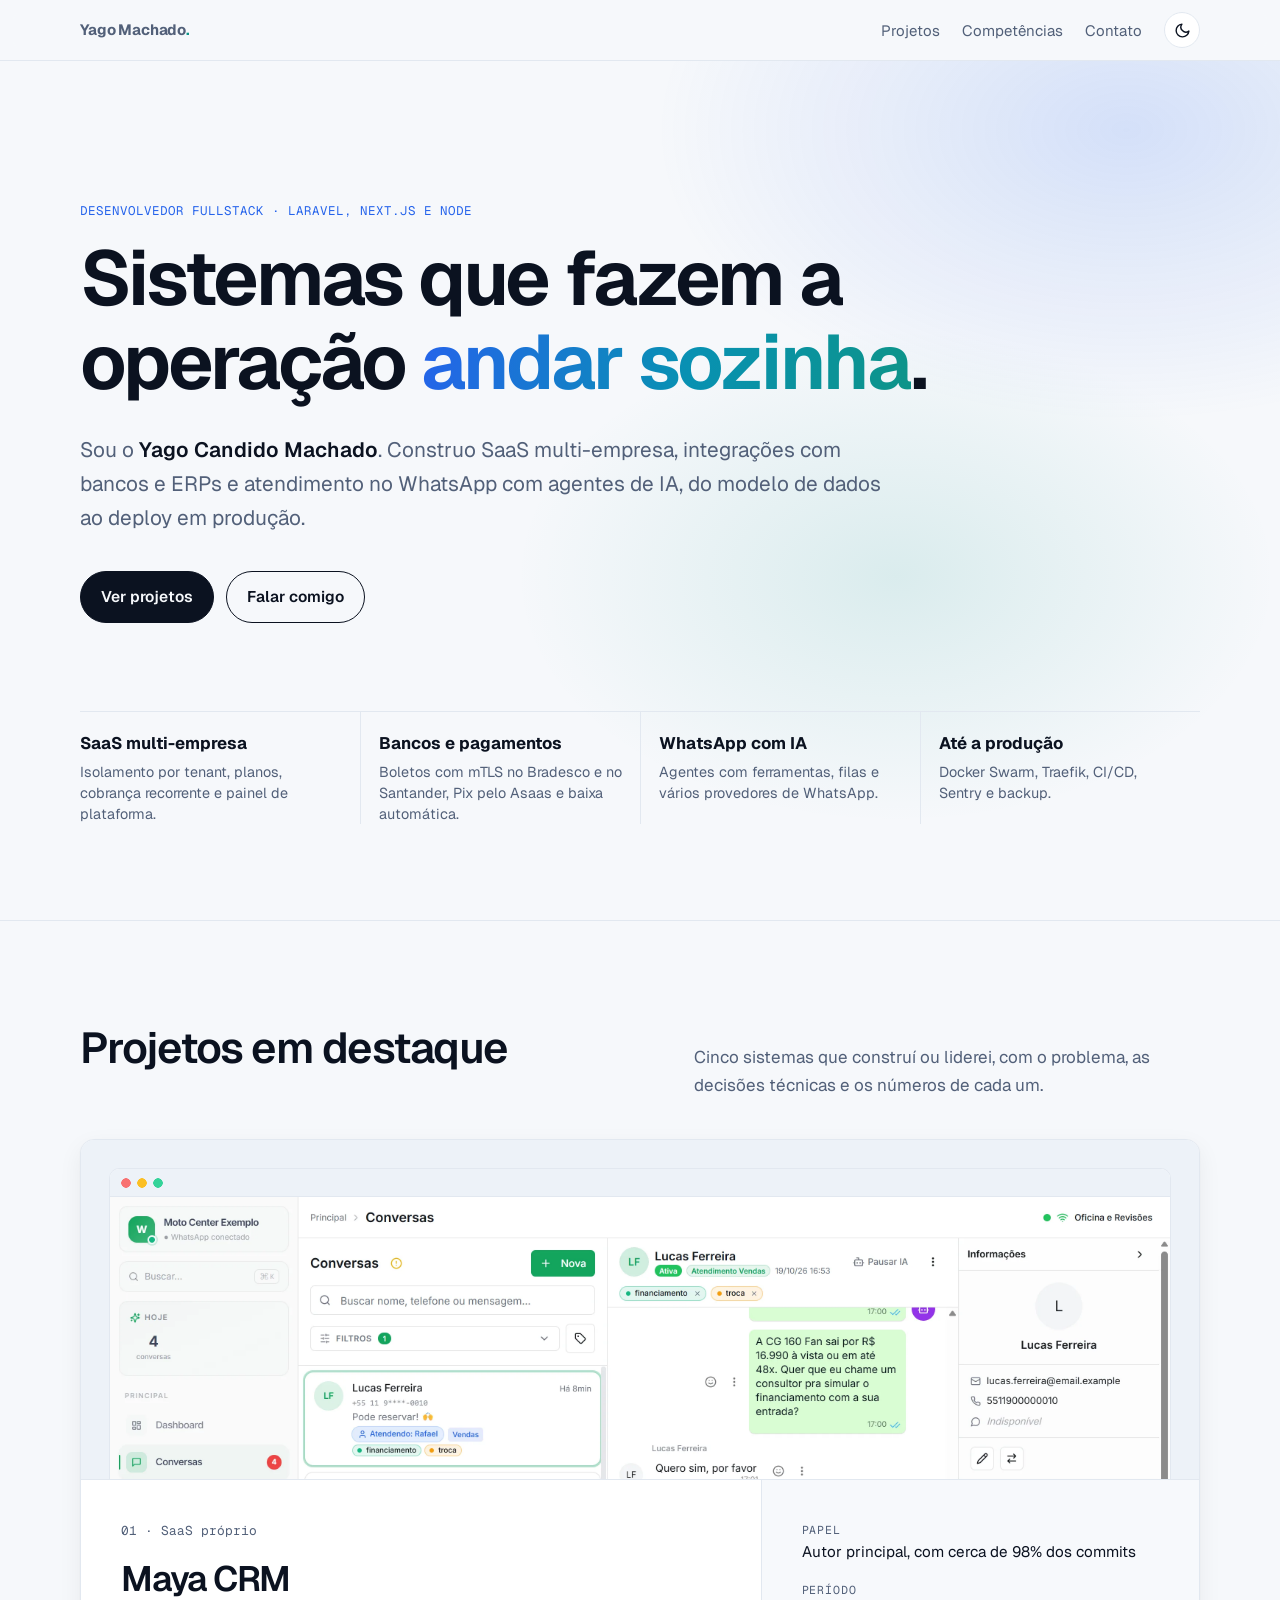
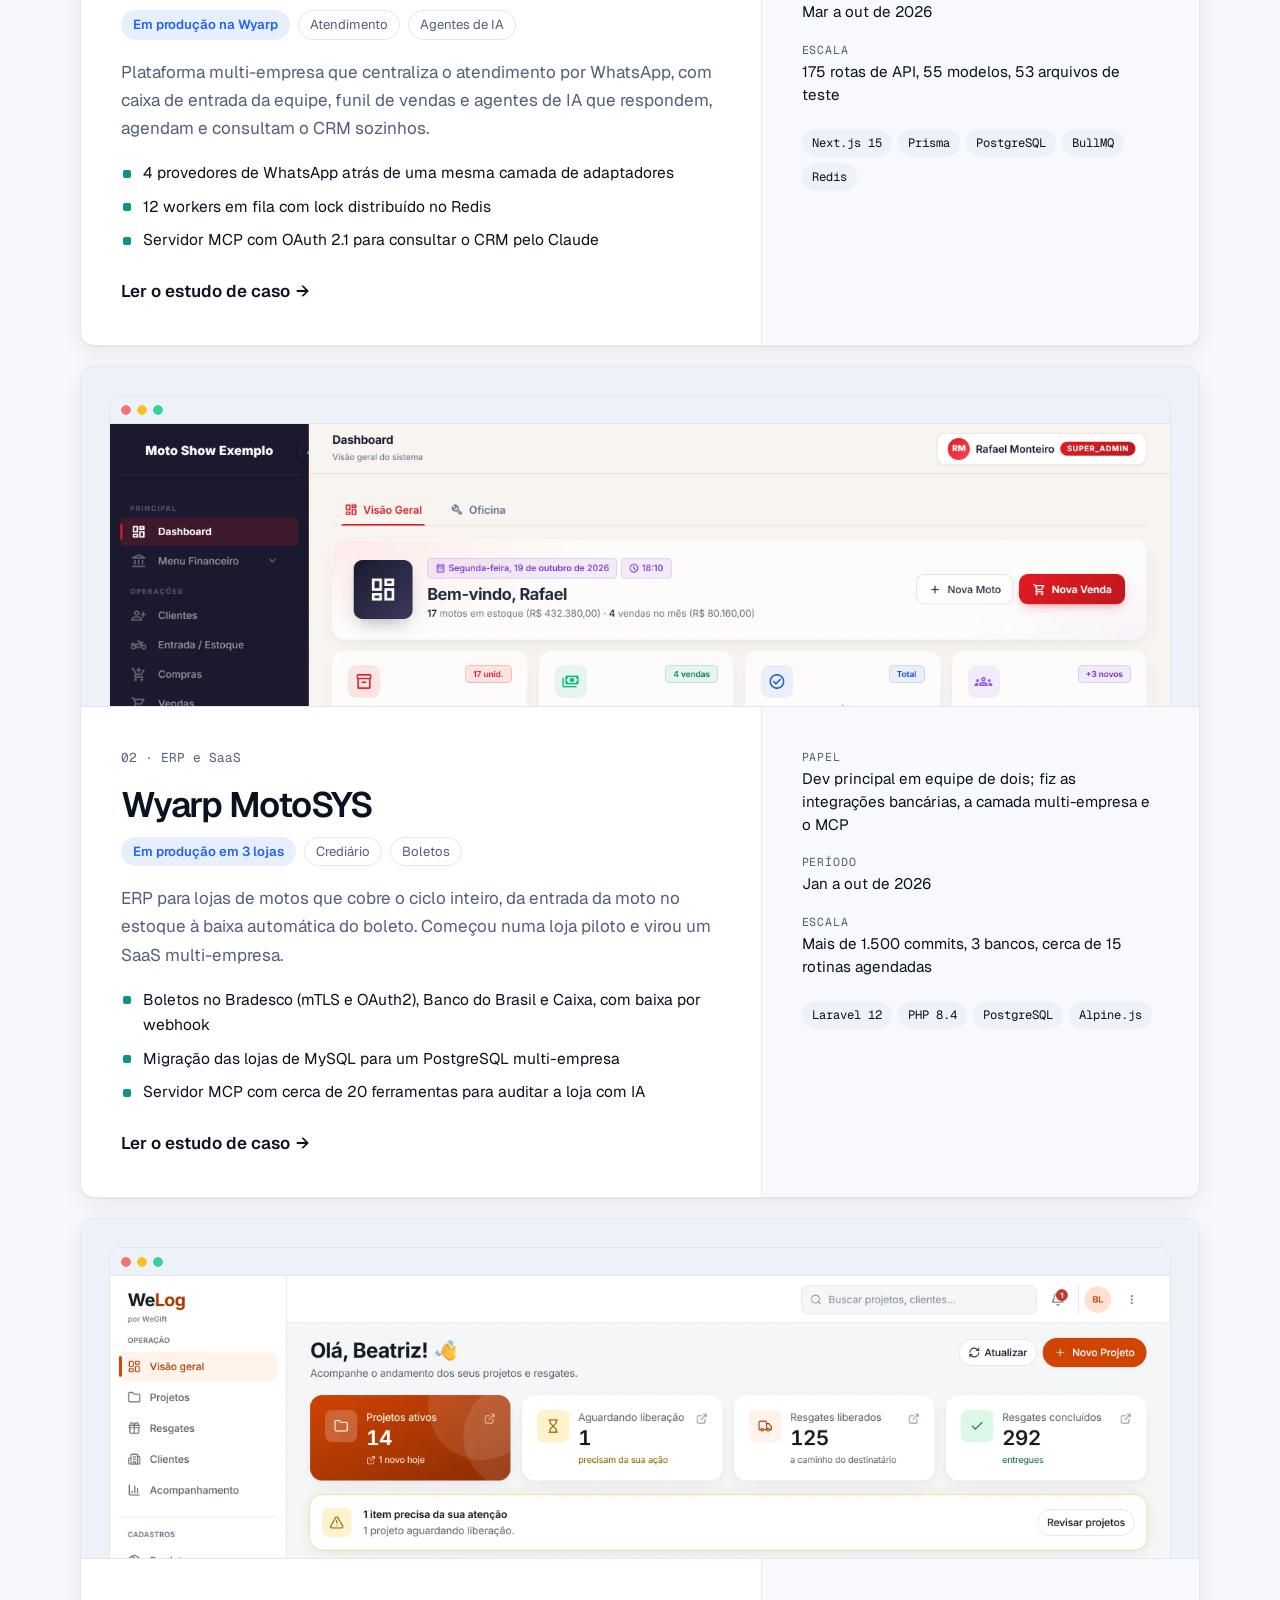
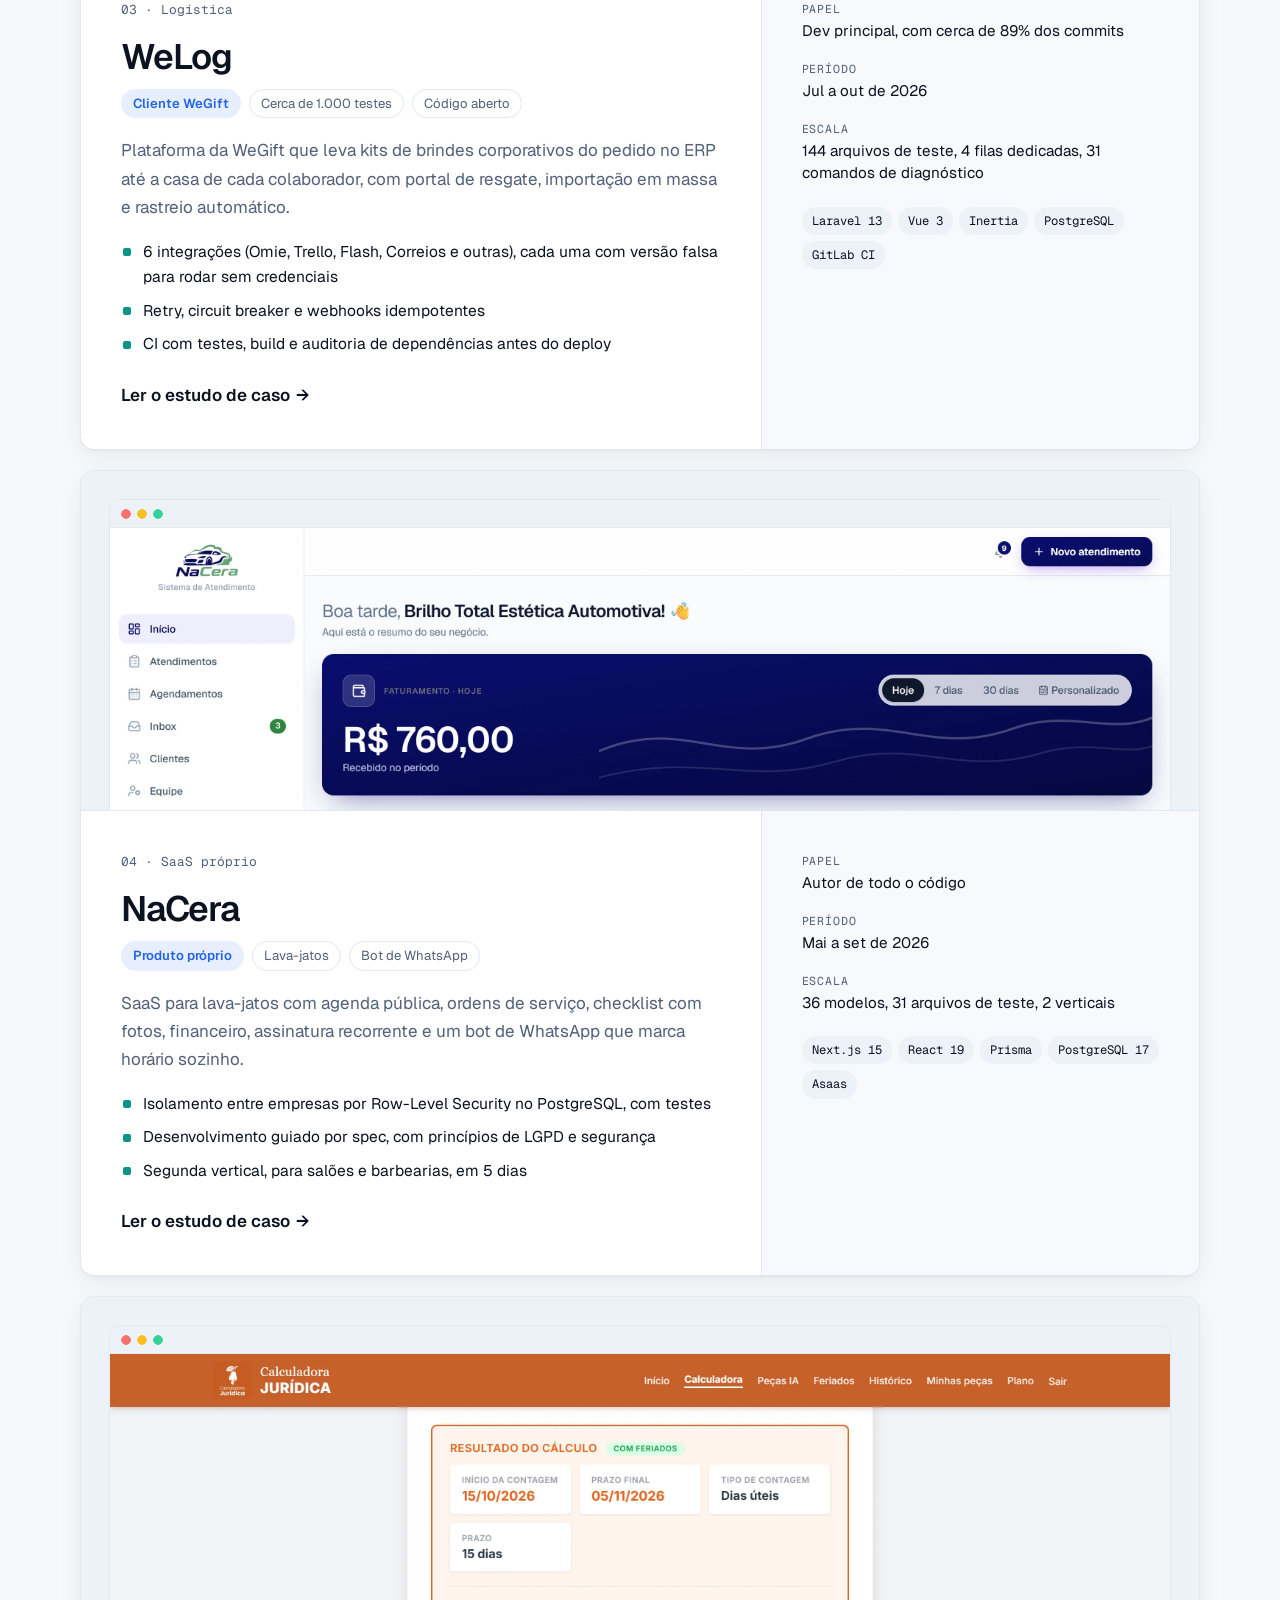
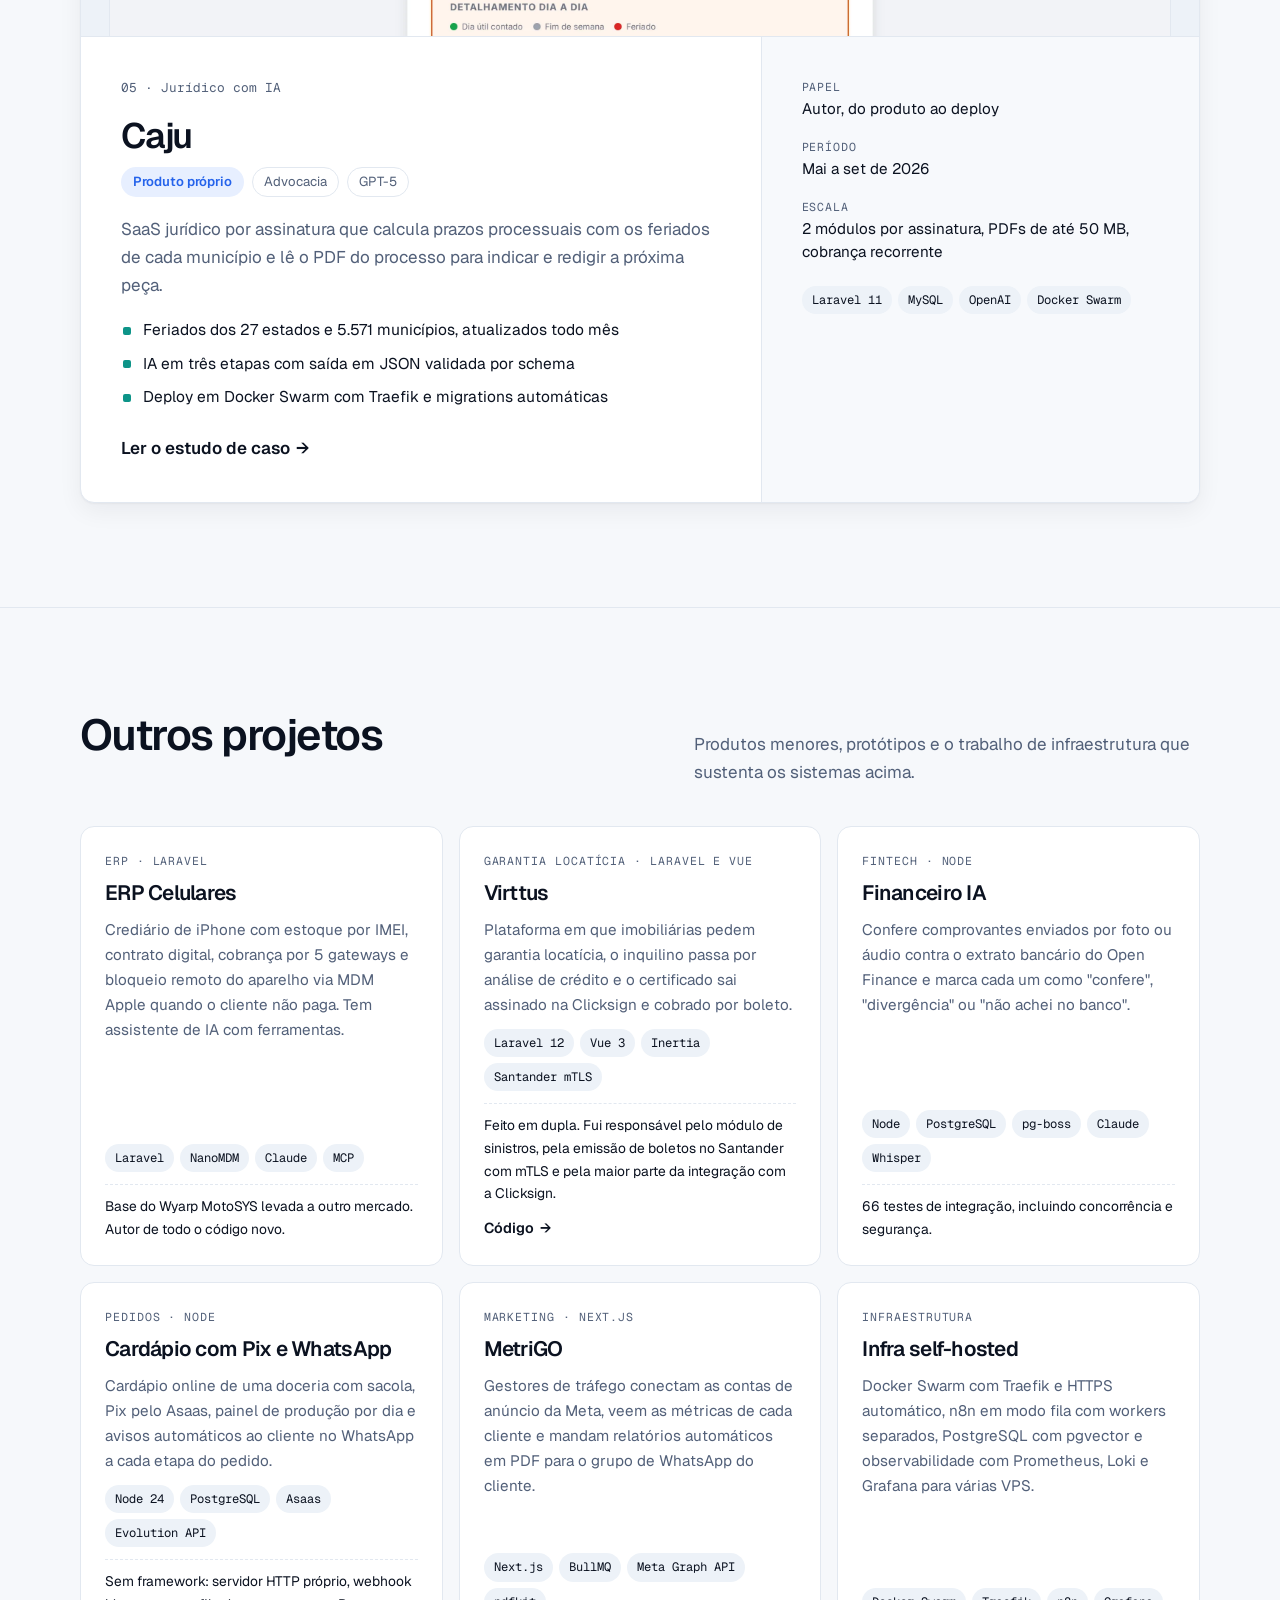
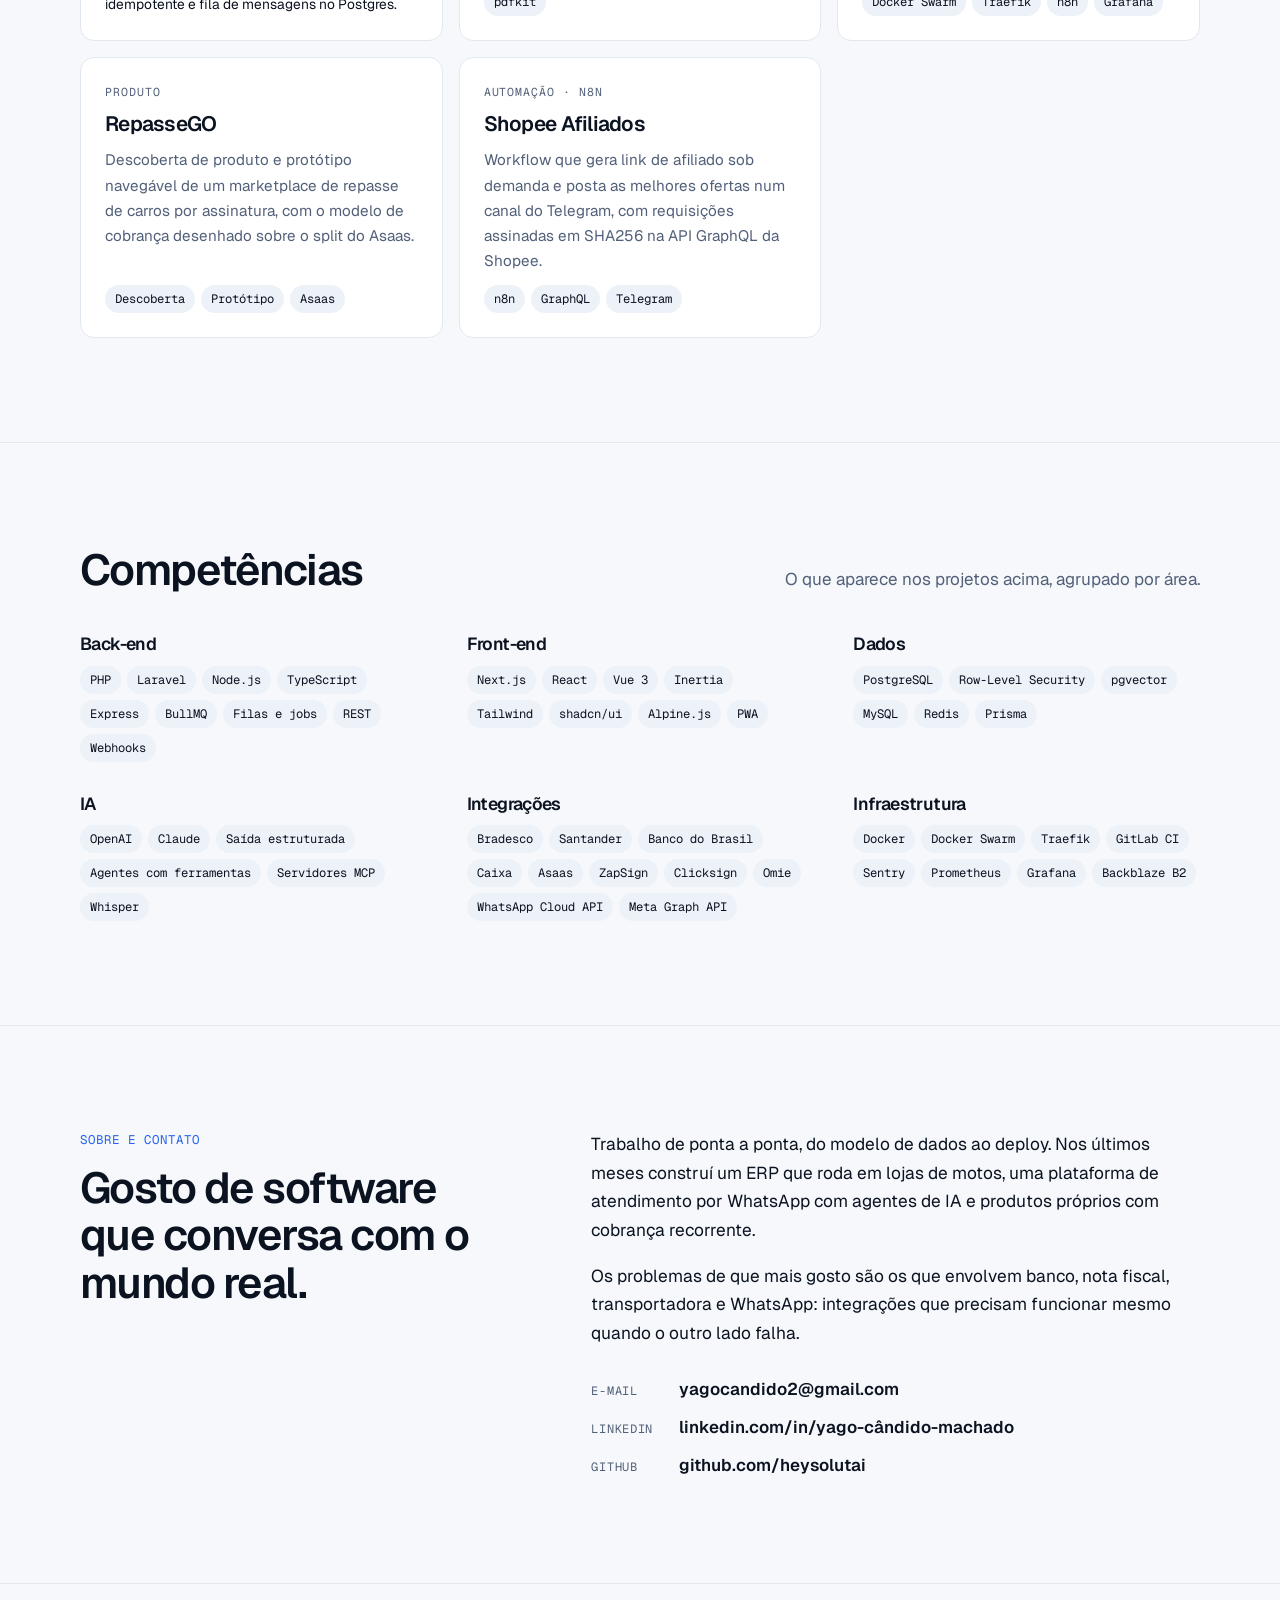
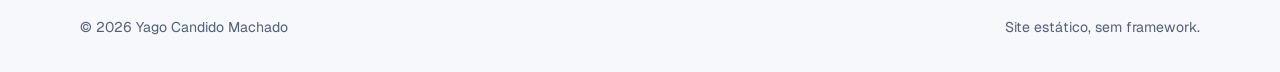
==== index.html @ 79aaf033 "Portfólio: página inicial, 5 estudos de caso e telas dos sistemas Site estático publicado no GitHub " ====
<!doctype html>
<html lang="pt-BR">
<head>
  <meta charset="utf-8">
  <meta name="viewport" content="width=device-width, initial-scale=1">
  <title>Yago Candido Machado · Desenvolvedor Fullstack</title>
  <meta name="description" content="Desenvolvedor fullstack: SaaS multi-empresa, integrações com bancos e ERPs e atendimento no WhatsApp com agentes de IA, do modelo de dados ao deploy.">
  <meta property="og:title" content="Yago Candido Machado · Desenvolvedor Fullstack">
  <meta property="og:description" content="SaaS multi-empresa, integrações bancárias e WhatsApp com IA, do modelo de dados ao deploy.">
  <meta property="og:type" content="website">
  <link rel="icon" href="assets/favicon.svg" type="image/svg+xml">
  <link rel="preconnect" href="https://fonts.googleapis.com">
  <link rel="preconnect" href="https://fonts.gstatic.com" crossorigin>
  <link href="https://fonts.googleapis.com/css2?family=Geist:wght@400;500;600;700&family=Geist+Mono:wght@400;500&display=swap" rel="stylesheet">
  <link rel="stylesheet" href="assets/style.css">
  <script>try { var t = localStorage.getItem("tema"); if (t) document.documentElement.setAttribute("data-theme", t); } catch (e) {}</script>
</head>
<body>
  <a class="skip" href="#conteudo">Pular para o conteúdo</a>

  <header class="nav">
    <div class="wrap">
      <a class="brand" href="./">Yago Machado<span>.</span></a>
      <nav aria-label="Principal">
        <ul>
          <li><a href="#projetos">Projetos</a></li>
          <li class="hide-sm"><a href="#competencias">Competências</a></li>
          <li><a href="#contato">Contato</a></li>
          <li>
            <button class="theme-toggle" type="button" aria-label="Alternar tema claro ou escuro">
              <svg class="moon" viewBox="0 0 24 24" fill="none" stroke="currentColor" stroke-width="2" stroke-linecap="round" stroke-linejoin="round" aria-hidden="true"><path d="M21 12.8A9 9 0 1 1 11.2 3a7 7 0 0 0 9.8 9.8z"/></svg>
              <svg class="sun" viewBox="0 0 24 24" fill="none" stroke="currentColor" stroke-width="2" stroke-linecap="round" aria-hidden="true"><circle cx="12" cy="12" r="4.5"/><path d="M12 2v2M12 20v2M4.9 4.9l1.4 1.4M17.7 17.7l1.4 1.4M2 12h2M20 12h2M4.9 19.1l1.4-1.4M17.7 6.3l1.4-1.4"/></svg>
            </button>
          </li>
        </ul>
      </nav>
    </div>
  </header>

  <main id="conteudo">
    <section class="hero">
      <div class="wrap">
        <p class="eyebrow">Desenvolvedor Fullstack · Laravel, Next.js e Node</p>
        <h1>Sistemas que fazem a operação <em>andar sozinha</em>.</h1>
        <p class="lead">Sou o <strong>Yago Candido Machado</strong>. Construo SaaS multi-empresa, integrações com bancos e ERPs e atendimento no WhatsApp com agentes de IA, do modelo de dados ao deploy em produção.</p>
        <div class="hero-actions">
          <a class="btn primary" href="#projetos">Ver projetos</a>
          <a class="btn ghost" href="#contato">Falar comigo</a>
        </div>

        <div class="areas">
          <div><b>SaaS multi-empresa</b><span>Isolamento por tenant, planos, cobrança recorrente e painel de plataforma.</span></div>
          <div><b>Bancos e pagamentos</b><span>Boletos com mTLS no Bradesco e no Santander, Pix pelo Asaas e baixa automática.</span></div>
          <div><b>WhatsApp com IA</b><span>Agentes com ferramentas, filas e vários provedores de WhatsApp.</span></div>
          <div><b>Até a produção</b><span>Docker Swarm, Traefik, CI/CD, Sentry e backup.</span></div>
        </div>
      </div>
    </section>

    <section class="section" id="projetos">
      <div class="wrap">
        <div class="section-head">
          <h2>Projetos em destaque</h2>
          <p>Cinco sistemas que construí ou liderei, com o problema, as decisões técnicas e os números de cada um.</p>
        </div>

        <div class="features">
          <article class="feature">
            <div class="feature-shot">
              <figure class="shot"><img src="assets/prints/maya-crm/01-conversas.webp" width="2880" height="1800" alt="Caixa de entrada do Maya CRM" loading="lazy" decoding="async"></figure>
            </div>
            <div class="feature-main">
              <div class="feature-num">01 · SaaS próprio</div>
              <h3><a href="projetos/maya-crm.html">Maya CRM</a></h3>
              <ul class="tags"><li class="hot">Em produção na Wyarp</li><li>Atendimento</li><li>Agentes de IA</li></ul>
              <p>Plataforma multi-empresa que centraliza o atendimento por WhatsApp, com caixa de entrada da equipe, funil de vendas e agentes de IA que respondem, agendam e consultam o CRM sozinhos.</p>
              <ul class="points">
                <li>4 provedores de WhatsApp atrás de uma mesma camada de adaptadores</li>
                <li>12 workers em fila com lock distribuído no Redis</li>
                <li>Servidor MCP com OAuth 2.1 para consultar o CRM pelo Claude</li>
              </ul>
              <a class="link-arrow" href="projetos/maya-crm.html">Ler o estudo de caso</a>
            </div>
            <div class="ficha">
              <dl>
                <div><dt>Papel</dt><dd>Autor principal, com cerca de 98% dos commits</dd></div>
                <div><dt>Período</dt><dd>Mar a out de 2026</dd></div>
                <div><dt>Escala</dt><dd>175 rotas de API, 55 modelos, 53 arquivos de teste</dd></div>
              </dl>
              <ul class="chips"><li>Next.js 15</li><li>Prisma</li><li>PostgreSQL</li><li>BullMQ</li><li>Redis</li></ul>
            </div>
          </article>

          <article class="feature">
            <div class="feature-shot">
              <figure class="shot"><img src="assets/prints/wyarp-motosys/01-dashboard.webp" width="2880" height="1800" alt="Dashboard do Wyarp MotoSYS" loading="lazy" decoding="async"></figure>
            </div>
            <div class="feature-main">
              <div class="feature-num">02 · ERP e SaaS</div>
              <h3><a href="projetos/wyarp-motosys.html">Wyarp MotoSYS</a></h3>
              <ul class="tags"><li class="hot">Em produção em 3 lojas</li><li>Crediário</li><li>Boletos</li></ul>
              <p>ERP para lojas de motos que cobre o ciclo inteiro, da entrada da moto no estoque à baixa automática do boleto. Começou numa loja piloto e virou um SaaS multi-empresa.</p>
              <ul class="points">
                <li>Boletos no Bradesco (mTLS e OAuth2), Banco do Brasil e Caixa, com baixa por webhook</li>
                <li>Migração das lojas de MySQL para um PostgreSQL multi-empresa</li>
                <li>Servidor MCP com cerca de 20 ferramentas para auditar a loja com IA</li>
              </ul>
              <a class="link-arrow" href="projetos/wyarp-motosys.html">Ler o estudo de caso</a>
            </div>
            <div class="ficha">
              <dl>
                <div><dt>Papel</dt><dd>Dev principal em equipe de dois; fiz as integrações bancárias, a camada multi-empresa e o MCP</dd></div>
                <div><dt>Período</dt><dd>Jan a out de 2026</dd></div>
                <div><dt>Escala</dt><dd>Mais de 1.500 commits, 3 bancos, cerca de 15 rotinas agendadas</dd></div>
              </dl>
              <ul class="chips"><li>Laravel 12</li><li>PHP 8.4</li><li>PostgreSQL</li><li>Alpine.js</li></ul>
            </div>
          </article>

          <article class="feature">
            <div class="feature-shot">
              <figure class="shot"><img src="assets/prints/welog/03-dashboard.webp" width="2880" height="1800" alt="Dashboard da operação do WeLog" loading="lazy" decoding="async"></figure>
            </div>
            <div class="feature-main">
              <div class="feature-num">03 · Logística</div>
              <h3><a href="projetos/welog.html">WeLog</a></h3>
              <ul class="tags"><li class="hot">Cliente WeGift</li><li>Cerca de 1.000 testes</li><li>Código aberto</li></ul>
              <p>Plataforma da WeGift que leva kits de brindes corporativos do pedido no ERP até a casa de cada colaborador, com portal de resgate, importação em massa e rastreio automático.</p>
              <ul class="points">
                <li>6 integrações (Omie, Trello, Flash, Correios e outras), cada uma com versão falsa para rodar sem credenciais</li>
                <li>Retry, circuit breaker e webhooks idempotentes</li>
                <li>CI com testes, build e auditoria de dependências antes do deploy</li>
              </ul>
              <a class="link-arrow" href="projetos/welog.html">Ler o estudo de caso</a>
            </div>
            <div class="ficha">
              <dl>
                <div><dt>Papel</dt><dd>Dev principal, com cerca de 89% dos commits</dd></div>
                <div><dt>Período</dt><dd>Jul a out de 2026</dd></div>
                <div><dt>Escala</dt><dd>144 arquivos de teste, 4 filas dedicadas, 31 comandos de diagnóstico</dd></div>
              </dl>
              <ul class="chips"><li>Laravel 13</li><li>Vue 3</li><li>Inertia</li><li>PostgreSQL</li><li>GitLab CI</li></ul>
            </div>
          </article>

          <article class="feature">
            <div class="feature-shot">
              <figure class="shot"><img src="assets/prints/nacera/03-dashboard.webp" width="2880" height="1800" alt="Dashboard do NaCera" loading="lazy" decoding="async"></figure>
            </div>
            <div class="feature-main">
              <div class="feature-num">04 · SaaS próprio</div>
              <h3><a href="projetos/nacera.html">NaCera</a></h3>
              <ul class="tags"><li class="hot">Produto próprio</li><li>Lava-jatos</li><li>Bot de WhatsApp</li></ul>
              <p>SaaS para lava-jatos com agenda pública, ordens de serviço, checklist com fotos, financeiro, assinatura recorrente e um bot de WhatsApp que marca horário sozinho.</p>
              <ul class="points">
                <li>Isolamento entre empresas por Row-Level Security no PostgreSQL, com testes</li>
                <li>Desenvolvimento guiado por spec, com princípios de LGPD e segurança</li>
                <li>Segunda vertical, para salões e barbearias, em 5 dias</li>
              </ul>
              <a class="link-arrow" href="projetos/nacera.html">Ler o estudo de caso</a>
            </div>
            <div class="ficha">
              <dl>
                <div><dt>Papel</dt><dd>Autor de todo o código</dd></div>
                <div><dt>Período</dt><dd>Mai a set de 2026</dd></div>
                <div><dt>Escala</dt><dd>36 modelos, 31 arquivos de teste, 2 verticais</dd></div>
              </dl>
              <ul class="chips"><li>Next.js 15</li><li>React 19</li><li>Prisma</li><li>PostgreSQL 17</li><li>Asaas</li></ul>
            </div>
          </article>

          <article class="feature">
            <div class="feature-shot">
              <figure class="shot"><img src="assets/prints/caju/02-calculadora-resultado.webp" width="2880" height="1800" alt="Tela de resultado da calculadora de prazos do Caju" loading="lazy" decoding="async"></figure>
            </div>
            <div class="feature-main">
              <div class="feature-num">05 · Jurídico com IA</div>
              <h3><a href="projetos/caju.html">Caju</a></h3>
              <ul class="tags"><li class="hot">Produto próprio</li><li>Advocacia</li><li>GPT-5</li></ul>
              <p>SaaS jurídico por assinatura que calcula prazos processuais com os feriados de cada município e lê o PDF do processo para indicar e redigir a próxima peça.</p>
              <ul class="points">
                <li>Feriados dos 27 estados e 5.571 municípios, atualizados todo mês</li>
                <li>IA em três etapas com saída em JSON validada por schema</li>
                <li>Deploy em Docker Swarm com Traefik e migrations automáticas</li>
              </ul>
              <a class="link-arrow" href="projetos/caju.html">Ler o estudo de caso</a>
            </div>
            <div class="ficha">
              <dl>
                <div><dt>Papel</dt><dd>Autor, do produto ao deploy</dd></div>
                <div><dt>Período</dt><dd>Mai a set de 2026</dd></div>
                <div><dt>Escala</dt><dd>2 módulos por assinatura, PDFs de até 50 MB, cobrança recorrente</dd></div>
              </dl>
              <ul class="chips"><li>Laravel 11</li><li>MySQL</li><li>OpenAI</li><li>Docker Swarm</li></ul>
            </div>
          </article>
        </div>
      </div>
    </section>

    <section class="section" id="outros">
      <div class="wrap">
        <div class="section-head">
          <h2>Outros projetos</h2>
          <p>Produtos menores, protótipos e o trabalho de infraestrutura que sustenta os sistemas acima.</p>
        </div>

        <div class="grid">
          <article class="card">
            <div class="kind">ERP · Laravel</div>
            <h3>ERP Celulares</h3>
            <p>Crediário de iPhone com estoque por IMEI, contrato digital, cobrança por 5 gateways e bloqueio remoto do aparelho via MDM Apple quando o cliente não paga. Tem assistente de IA com ferramentas.</p>
            <ul class="chips"><li>Laravel</li><li>NanoMDM</li><li>Claude</li><li>MCP</li></ul>
            <div class="note">Base do Wyarp MotoSYS levada a outro mercado. Autor de todo o código novo.</div>
          </article>

          <article class="card">
            <div class="kind">Garantia locatícia · Laravel e Vue</div>
            <h3>Virttus</h3>
            <p>Plataforma em que imobiliárias pedem garantia locatícia, o inquilino passa por análise de crédito e o certificado sai assinado na Clicksign e cobrado por boleto.</p>
            <ul class="chips"><li>Laravel 12</li><li>Vue 3</li><li>Inertia</li><li>Santander mTLS</li></ul>
            <div class="note">Feito em dupla. Fui responsável pelo módulo de sinistros, pela emissão de boletos no Santander com mTLS e pela maior parte da integração com a Clicksign.</div>
            <div class="links"><a class="link-arrow" href="https://github.com/heysolutai/virttus">Código</a></div>
          </article>

          <article class="card">
            <div class="kind">Fintech · Node</div>
            <h3>Financeiro IA</h3>
            <p>Confere comprovantes enviados por foto ou áudio contra o extrato bancário do Open Finance e marca cada um como "confere", "divergência" ou "não achei no banco".</p>
            <ul class="chips"><li>Node</li><li>PostgreSQL</li><li>pg-boss</li><li>Claude</li><li>Whisper</li></ul>
            <div class="note">66 testes de integração, incluindo concorrência e segurança.</div>
          </article>

          <article class="card">
            <div class="kind">Pedidos · Node</div>
            <h3>Cardápio com Pix e WhatsApp</h3>
            <p>Cardápio online de uma doceria com sacola, Pix pelo Asaas, painel de produção por dia e avisos automáticos ao cliente no WhatsApp a cada etapa do pedido.</p>
            <ul class="chips"><li>Node 24</li><li>PostgreSQL</li><li>Asaas</li><li>Evolution API</li></ul>
            <div class="note">Sem framework: servidor HTTP próprio, webhook idempotente e fila de mensagens no Postgres.</div>
          </article>

          <article class="card">
            <div class="kind">Marketing · Next.js</div>
            <h3>MetriGO</h3>
            <p>Gestores de tráfego conectam as contas de anúncio da Meta, veem as métricas de cada cliente e mandam relatórios automáticos em PDF para o grupo de WhatsApp do cliente.</p>
            <ul class="chips"><li>Next.js</li><li>BullMQ</li><li>Meta Graph API</li><li>pdfkit</li></ul>
          </article>

          <article class="card">
            <div class="kind">Infraestrutura</div>
            <h3>Infra self-hosted</h3>
            <p>Docker Swarm com Traefik e HTTPS automático, n8n em modo fila com workers separados, PostgreSQL com pgvector e observabilidade com Prometheus, Loki e Grafana para várias VPS.</p>
            <ul class="chips"><li>Docker Swarm</li><li>Traefik</li><li>n8n</li><li>Grafana</li></ul>
          </article>

          <article class="card">
            <div class="kind">Produto</div>
            <h3>RepasseGO</h3>
            <p>Descoberta de produto e protótipo navegável de um marketplace de repasse de carros por assinatura, com o modelo de cobrança desenhado sobre o split do Asaas.</p>
            <ul class="chips"><li>Descoberta</li><li>Protótipo</li><li>Asaas</li></ul>
          </article>

          <article class="card">
            <div class="kind">Automação · n8n</div>
            <h3>Shopee Afiliados</h3>
            <p>Workflow que gera link de afiliado sob demanda e posta as melhores ofertas num canal do Telegram, com requisições assinadas em SHA256 na API GraphQL da Shopee.</p>
            <ul class="chips"><li>n8n</li><li>GraphQL</li><li>Telegram</li></ul>
          </article>
        </div>
      </div>
    </section>

    <section class="section" id="competencias">
      <div class="wrap">
        <div class="section-head">
          <h2>Competências</h2>
          <p>O que aparece nos projetos acima, agrupado por área.</p>
        </div>
        <div class="skills">
          <div>
            <h3>Back-end</h3>
            <ul class="chips"><li>PHP</li><li>Laravel</li><li>Node.js</li><li>TypeScript</li><li>Express</li><li>BullMQ</li><li>Filas e jobs</li><li>REST</li><li>Webhooks</li></ul>
          </div>
          <div>
            <h3>Front-end</h3>
            <ul class="chips"><li>Next.js</li><li>React</li><li>Vue 3</li><li>Inertia</li><li>Tailwind</li><li>shadcn/ui</li><li>Alpine.js</li><li>PWA</li></ul>
          </div>
          <div>
            <h3>Dados</h3>
            <ul class="chips"><li>PostgreSQL</li><li>Row-Level Security</li><li>pgvector</li><li>MySQL</li><li>Redis</li><li>Prisma</li></ul>
          </div>
          <div>
            <h3>IA</h3>
            <ul class="chips"><li>OpenAI</li><li>Claude</li><li>Saída estruturada</li><li>Agentes com ferramentas</li><li>Servidores MCP</li><li>Whisper</li></ul>
          </div>
          <div>
            <h3>Integrações</h3>
            <ul class="chips"><li>Bradesco</li><li>Santander</li><li>Banco do Brasil</li><li>Caixa</li><li>Asaas</li><li>ZapSign</li><li>Clicksign</li><li>Omie</li><li>WhatsApp Cloud API</li><li>Meta Graph API</li></ul>
          </div>
          <div>
            <h3>Infraestrutura</h3>
            <ul class="chips"><li>Docker</li><li>Docker Swarm</li><li>Traefik</li><li>GitLab CI</li><li>Sentry</li><li>Prometheus</li><li>Grafana</li><li>Backblaze B2</li></ul>
          </div>
        </div>
      </div>
    </section>

    <section class="section" id="contato">
      <div class="wrap about">
        <div>
          <p class="eyebrow">Sobre e contato</p>
          <h2>Gosto de software que conversa com o mundo real.</h2>
        </div>
        <div class="prose">
          <p>Trabalho de ponta a ponta, do modelo de dados ao deploy. Nos últimos meses construí um ERP que roda em lojas de motos, uma plataforma de atendimento por WhatsApp com agentes de IA e produtos próprios com cobrança recorrente.</p>
          <p>Os problemas de que mais gosto são os que envolvem banco, nota fiscal, transportadora e WhatsApp: integrações que precisam funcionar mesmo quando o outro lado falha.</p>
          <ul class="contact-list">
            <li><span>E-mail</span><a href="mailto:yagocandido2@gmail.com">yagocandido2@gmail.com</a></li>
            <li><span>LinkedIn</span><a href="https://www.linkedin.com/in/yago-c%C3%A2ndido-machado-605782186/" rel="noopener">linkedin.com/in/yago-cândido-machado</a></li>
            <li><span>GitHub</span><a href="https://github.com/heysolutai" rel="noopener">github.com/heysolutai</a></li>
          </ul>
        </div>
      </div>
    </section>
  </main>

  <footer class="footer">
    <div class="wrap">
      <span>© <span data-ano>2026</span> Yago Candido Machado</span>
      <span>Site estático, sem framework.</span>
    </div>
  </footer>

  <script src="assets/site.js"></script>
</body>
</html>
---- assets/style.css ----
/* ---------- Tokens ---------- */
:root {
  --bg: #f6f8fb;
  --surface: #ffffff;
  --ink: #0b1220;
  --muted: #526079;
  --line: #e2e8f0;
  --chip: #edf2f8;
  --accent: #2563eb;
  --accent-2: #0d9488;
  --accent-soft: #e7efff;
  --gradient: linear-gradient(100deg, #2563eb 0%, #0891b2 55%, #0d9488 100%);
  --shadow: 0 1px 2px rgb(11 18 32 / 0.04), 0 8px 24px rgb(11 18 32 / 0.06);

  --font-display: "Geist", "Inter", system-ui, -apple-system, "Segoe UI", sans-serif;
  --font-body: "Geist", "Inter", system-ui, -apple-system, "Segoe UI", sans-serif;
  --font-mono: "Geist Mono", ui-monospace, "Cascadia Code", Consolas, monospace;

  --max: 1120px;
  --gutter: max(16px, 4vw);
  --radius: 14px;
  color-scheme: light;
}

@media (prefers-color-scheme: dark) {
  :root:not([data-theme="light"]) {
    --bg: #070b14;
    --surface: #0d1422;
    --ink: #e6edf7;
    --muted: #93a1b8;
    --line: #1b2537;
    --chip: #141e31;
    --accent: #5b8cff;
    --accent-2: #2dd4bf;
    --accent-soft: #13244a;
    --gradient: linear-gradient(100deg, #5b8cff 0%, #22d3ee 55%, #2dd4bf 100%);
    --shadow: none;
    color-scheme: dark;
  }
}

:root[data-theme="dark"] {
  --bg: #070b14;
  --surface: #0d1422;
  --ink: #e6edf7;
  --muted: #93a1b8;
  --line: #1b2537;
  --chip: #141e31;
  --accent: #5b8cff;
  --accent-2: #2dd4bf;
  --accent-soft: #13244a;
  --gradient: linear-gradient(100deg, #5b8cff 0%, #22d3ee 55%, #2dd4bf 100%);
  --shadow: none;
  color-scheme: dark;
}

/* ---------- Base ---------- */
*,
*::before,
*::after { box-sizing: border-box; }

html { -webkit-text-size-adjust: 100%; scroll-behavior: smooth; }

body {
  margin: 0;
  background: var(--bg);
  color: var(--ink);
  font-family: var(--font-body);
  font-size: 1.0625rem;
  line-height: 1.65;
  -webkit-font-smoothing: antialiased;
  overflow-x: hidden;
}

img { max-width: 100%; display: block; }

a { color: inherit; text-decoration-color: var(--accent); text-underline-offset: 3px; }
a:hover { color: var(--accent); }

:focus-visible { outline: 2px solid var(--accent); outline-offset: 3px; border-radius: 4px; }

h1, h2, h3 { font-family: var(--font-display); font-weight: 600; line-height: 1.1; letter-spacing: -0.035em; margin: 0; }

p { margin: 0 0 1em; }

code {
  font-family: var(--font-mono);
  font-size: 0.86em;
  background: var(--chip);
  padding: 0.12em 0.4em;
  border-radius: 6px;
}

.wrap { width: 100%; max-width: calc(var(--max) + var(--gutter) * 2); margin-inline: auto; padding-inline: var(--gutter); }

.skip { position: absolute; left: -9999px; }
.skip:focus { left: 16px; top: 16px; z-index: 10; background: var(--surface); padding: 8px 12px; }

/* ---------- Nav ---------- */
.nav {
  position: sticky;
  top: 0;
  z-index: 5;
  background: color-mix(in srgb, var(--bg) 86%, transparent);
  backdrop-filter: blur(10px);
  border-bottom: 1px solid var(--line);
}
.nav .wrap { display: flex; align-items: center; justify-content: space-between; gap: 16px; height: 60px; }
.brand { font-family: var(--font-display); font-weight: 700; font-size: 1.05rem; text-decoration: none; letter-spacing: -0.01em; }
.brand span { color: var(--accent-2); }
.nav ul { display: flex; gap: 22px; list-style: none; margin: 0; padding: 0; align-items: center; }
.nav a { text-decoration: none; font-size: 0.94rem; color: var(--muted); }
.nav a:hover { color: var(--ink); }
.theme-toggle {
  border: 1px solid var(--line);
  background: var(--surface);
  color: var(--ink);
  border-radius: 999px;
  width: 36px;
  height: 36px;
  display: grid;
  place-items: center;
  cursor: pointer;
}
.theme-toggle svg { width: 17px; height: 17px; }
.theme-toggle .sun { display: none; }
:root[data-theme="dark"] .theme-toggle .sun { display: block; }
:root[data-theme="dark"] .theme-toggle .moon { display: none; }
@media (prefers-color-scheme: dark) {
  :root:not([data-theme="light"]) .theme-toggle .sun { display: block; }
  :root:not([data-theme="light"]) .theme-toggle .moon { display: none; }
}
@media (max-width: 620px) {
  .nav .hide-sm { display: none; }
  .nav ul { gap: 16px; }
}

/* ---------- Shared bits ---------- */
.eyebrow {
  font-family: var(--font-mono);
  font-size: 0.78rem;
  letter-spacing: 0.08em;
  text-transform: uppercase;
  color: var(--accent);
  margin: 0 0 14px;
}

.section { padding-block: clamp(56px, 9vw, 104px); border-top: 1px solid var(--line); }
.section-head { display: flex; align-items: baseline; justify-content: space-between; gap: 24px; margin-bottom: 40px; flex-wrap: wrap; }
.section-head h2 { font-size: clamp(1.9rem, 4vw, 2.7rem); }
.section-head p { color: var(--muted); max-width: 46ch; margin: 0; }

.chips { display: flex; flex-wrap: wrap; gap: 6px; list-style: none; margin: 0; padding: 0; }
.chips li {
  font-family: var(--font-mono);
  font-size: 0.76rem;
  background: var(--chip);
  border-radius: 999px;
  padding: 4px 10px;
  color: var(--ink);
  white-space: nowrap;
}

.tags { display: flex; flex-wrap: wrap; gap: 8px; margin: 0 0 18px; padding: 0; list-style: none; }
.tags li {
  font-size: 0.82rem;
  border: 1px solid var(--line);
  border-radius: 999px;
  padding: 3px 11px;
  color: var(--muted);
}
.tags li.hot { border-color: transparent; background: var(--accent-soft); color: var(--accent); font-weight: 600; }

.link-arrow { font-weight: 600; text-decoration: none; display: inline-flex; gap: 6px; align-items: center; }
.link-arrow::after { content: "→"; transition: transform 0.2s; }
.link-arrow:hover::after { transform: translateX(3px); }

/* ---------- Hero ---------- */
.hero { position: relative; isolation: isolate; padding-block: clamp(64px, 12vw, 140px) clamp(48px, 8vw, 96px); }
.hero::before {
  content: "";
  position: absolute;
  inset: 0;
  z-index: -1;
  pointer-events: none;
  background:
    radial-gradient(42rem 26rem at 88% 8%, color-mix(in srgb, var(--accent) 16%, transparent), transparent 70%),
    radial-gradient(34rem 22rem at 70% 60%, color-mix(in srgb, var(--accent-2) 12%, transparent), transparent 70%);
}
.hero h1 { font-size: clamp(2.5rem, 6.6vw, 4.8rem); font-weight: 650; max-width: 16ch; }
.hero h1 em { font-style: normal; background: var(--gradient); -webkit-background-clip: text; background-clip: text; color: transparent; }
.hero .lead { font-size: clamp(1.1rem, 2vw, 1.3rem); color: var(--muted); max-width: 58ch; margin: 28px 0 36px; }
.hero .lead strong { color: var(--ink); font-weight: 600; }
.hero-actions { display: flex; flex-wrap: wrap; gap: 12px; }
.btn {
  display: inline-flex;
  align-items: center;
  gap: 8px;
  padding: 12px 20px;
  border-radius: 999px;
  font-weight: 600;
  font-size: 0.97rem;
  text-decoration: none;
  border: 1px solid var(--ink);
}
.btn.primary { background: var(--ink); color: var(--bg); }
.btn.primary:hover { background: var(--accent); border-color: var(--accent); color: #fff; }
.btn.ghost:hover { border-color: var(--accent); }

.areas { display: grid; grid-template-columns: repeat(4, minmax(0, 1fr)); gap: 0; margin-top: clamp(48px, 8vw, 88px); border-top: 1px solid var(--line); }
.areas div { padding: 18px 18px 0 0; }
.areas div + div { padding-left: 18px; border-left: 1px solid var(--line); }
.areas b { display: block; font-family: var(--font-display); font-size: 1.05rem; margin-bottom: 4px; }
.areas span { color: var(--muted); font-size: 0.9rem; line-height: 1.45; display: block; }
@media (max-width: 820px) {
  .areas { grid-template-columns: repeat(2, minmax(0, 1fr)); }
  .areas div:nth-child(3) { padding-left: 0; border-left: 0; }
  .areas div:nth-child(n + 3) { padding-top: 18px; }
}
@media (max-width: 460px) {
  .areas { grid-template-columns: 1fr; }
  .areas div, .areas div + div { padding: 16px 0 0; border-left: 0; }
}

/* ---------- Featured projects ---------- */
.features { display: grid; gap: 20px; }
.feature {
  display: grid;
  grid-template-columns: minmax(0, 1.55fr) minmax(0, 1fr);
  background: var(--surface);
  border: 1px solid var(--line);
  border-radius: var(--radius);
  box-shadow: var(--shadow);
  overflow: hidden;
  transition: border-color 0.2s;
}
.feature:hover { border-color: color-mix(in srgb, var(--accent) 45%, var(--line)); }
.feature-main { padding: clamp(24px, 3.5vw, 40px); }
.feature-num { font-family: var(--font-mono); font-size: 0.8rem; color: var(--muted); margin-bottom: 18px; }
.feature h3 { font-size: clamp(1.6rem, 3vw, 2.2rem); margin-bottom: 12px; }
.feature h3 a { text-decoration: none; }
.feature-main > p { color: var(--muted); max-width: 56ch; }
.feature ul.points { margin: 18px 0 24px; padding: 0; list-style: none; display: grid; gap: 8px; }
.feature ul.points li { padding-left: 22px; position: relative; font-size: 0.97rem; }
.feature ul.points li::before { content: ""; position: absolute; left: 2px; top: 0.62em; width: 8px; height: 8px; border-radius: 2px; background: var(--accent-2); }
.ficha {
  border-left: 1px solid var(--line);
  padding: clamp(24px, 3.5vw, 40px);
  background: color-mix(in srgb, var(--chip) 45%, var(--surface));
  display: flex;
  flex-direction: column;
  gap: 22px;
}
.ficha dl { margin: 0; display: grid; gap: 16px; }
.ficha dt { font-family: var(--font-mono); font-size: 0.72rem; text-transform: uppercase; letter-spacing: 0.08em; color: var(--muted); margin-bottom: 2px; }
.ficha dd { margin: 0; font-size: 0.95rem; line-height: 1.5; }
@media (max-width: 860px) {
  .feature { grid-template-columns: 1fr; }
  .ficha { border-left: 0; border-top: 1px solid var(--line); }
}

/* ---------- Other projects ---------- */
.grid { display: grid; grid-template-columns: repeat(auto-fill, minmax(min(100%, 300px), 1fr)); gap: 16px; }
.card {
  background: var(--surface);
  border: 1px solid var(--line);
  border-radius: var(--radius);
  padding: 24px;
  display: flex;
  flex-direction: column;
  gap: 12px;
}
.card h3 { font-size: 1.3rem; }
.card .kind { font-family: var(--font-mono); font-size: 0.72rem; text-transform: uppercase; letter-spacing: 0.08em; color: var(--muted); }
.card p { color: var(--muted); font-size: 0.95rem; margin: 0; flex: 1; }
.card .note { font-size: 0.86rem; color: var(--ink); border-top: 1px dashed var(--line); padding-top: 10px; }
.card .links { display: flex; gap: 16px; font-size: 0.9rem; }

/* ---------- Skills ---------- */
.skills { display: grid; grid-template-columns: repeat(auto-fill, minmax(min(100%, 320px), 1fr)); gap: 32px 40px; }
.skills h3 { font-size: 1.1rem; margin-bottom: 12px; }

/* ---------- About / contact ---------- */
.about { display: grid; grid-template-columns: minmax(0, 1fr) minmax(0, 1.4fr); gap: clamp(32px, 6vw, 80px); align-items: start; }
.about h2 { font-size: clamp(1.9rem, 4vw, 2.7rem); }
.about .prose p { font-size: 1.08rem; }
.contact-list { list-style: none; padding: 0; margin: 28px 0 0; display: grid; gap: 10px; }
.contact-list li { display: flex; gap: 12px; align-items: baseline; flex-wrap: wrap; }
.contact-list a { font-weight: 600; text-decoration: none; display: inline-flex; gap: 10px; align-items: center; }
.contact-list span { font-family: var(--font-mono); font-size: 0.75rem; color: var(--muted); min-width: 76px; text-transform: uppercase; letter-spacing: 0.06em; }
@media (max-width: 820px) { .about { grid-template-columns: 1fr; } }

.footer { border-top: 1px solid var(--line); padding-block: 32px; color: var(--muted); font-size: 0.88rem; }
.footer .wrap { display: flex; justify-content: space-between; gap: 16px; flex-wrap: wrap; }

/* ---------- Case study pages ---------- */
.case-hero { padding-block: clamp(48px, 9vw, 104px) clamp(40px, 6vw, 72px); }
.back { font-size: 0.92rem; color: var(--muted); text-decoration: none; display: inline-block; margin-bottom: 28px; }
.back:hover { color: var(--accent); }
.case-hero h1 { font-size: clamp(2.4rem, 6.5vw, 4.4rem); font-weight: 650; margin-bottom: 20px; }
.case-hero .lead { font-size: clamp(1.1rem, 2vw, 1.3rem); color: var(--muted); max-width: 62ch; margin-bottom: 28px; }
.case-meta {
  display: grid;
  grid-template-columns: repeat(4, minmax(0, 1fr));
  border: 1px solid var(--line);
  border-radius: var(--radius);
  background: var(--surface);
  margin-top: 40px;
}
.case-meta div { padding: 18px 20px; }
.case-meta div + div { border-left: 1px solid var(--line); }
.case-meta dt { font-family: var(--font-mono); font-size: 0.72rem; text-transform: uppercase; letter-spacing: 0.08em; color: var(--muted); margin-bottom: 4px; }
.case-meta dd { margin: 0; font-size: 0.95rem; line-height: 1.45; }
@media (max-width: 860px) {
  .case-meta { grid-template-columns: repeat(2, minmax(0, 1fr)); }
  .case-meta div:nth-child(3) { border-left: 0; }
  .case-meta div:nth-child(n + 3) { border-top: 1px solid var(--line); }
}
@media (max-width: 460px) {
  .case-meta { grid-template-columns: 1fr; }
  .case-meta div + div { border-left: 0; border-top: 1px solid var(--line); }
}

.case-section { padding-block: clamp(44px, 7vw, 80px); border-top: 1px solid var(--line); }
.case-grid { display: grid; grid-template-columns: minmax(0, 0.8fr) minmax(0, 2fr); gap: clamp(20px, 5vw, 64px); }
.case-grid h2 { font-size: clamp(1.5rem, 3vw, 2rem); position: sticky; top: 84px; align-self: start; }
.case-grid .prose { max-width: 68ch; }
.case-grid .prose > :last-child { margin-bottom: 0; }
@media (max-width: 760px) {
  .case-grid { grid-template-columns: 1fr; }
  .case-grid h2 { position: static; }
}

.checklist { list-style: none; margin: 0; padding: 0; display: grid; gap: 12px; }
.checklist li { padding-left: 28px; position: relative; }
.checklist li::before {
  content: "";
  position: absolute;
  left: 0;
  top: 0.42em;
  width: 14px;
  height: 14px;
  border-radius: 4px;
  border: 2px solid var(--accent-2);
}

.decisions { display: grid; gap: 14px; }
.decision { background: var(--surface); border: 1px solid var(--line); border-radius: var(--radius); padding: 22px 24px; }
.decision h3 { font-size: 1.15rem; margin-bottom: 8px; }
.decision p { color: var(--muted); margin: 0; font-size: 0.98rem; }

.stats { display: grid; grid-template-columns: repeat(auto-fit, minmax(min(100%, 150px), 1fr)); gap: 12px; }
.stat { background: var(--surface); border: 1px solid var(--line); border-radius: var(--radius); padding: 20px; }
.stat b { display: block; font-family: var(--font-display); font-size: clamp(1.7rem, 3.4vw, 2.3rem); letter-spacing: -0.02em; line-height: 1.1; background: var(--gradient); -webkit-background-clip: text; background-clip: text; color: transparent; width: fit-content; }
.stat span { color: var(--muted); font-size: 0.88rem; line-height: 1.35; display: block; margin-top: 6px; }

.callout {
  border-left: 3px solid var(--accent-2);
  background: var(--surface);
  border-radius: 0 var(--radius) var(--radius) 0;
  padding: 18px 22px;
}
.callout p { margin: 0; }
.callout p + p { margin-top: 0.8em; }

.next-project { display: flex; justify-content: space-between; gap: 16px; flex-wrap: wrap; }
.next-project a { text-decoration: none; display: grid; gap: 4px; }
.next-project small { font-family: var(--font-mono); font-size: 0.72rem; text-transform: uppercase; letter-spacing: 0.08em; color: var(--muted); }
.next-project b { font-family: var(--font-display); font-size: 1.4rem; }
.next-project .right { text-align: right; margin-left: auto; }

@media (prefers-reduced-motion: reduce) {
  html { scroll-behavior: auto; }
  * { transition: none !important; }
}

/* ---------- Screenshots ---------- */
.shot {
  margin: 0;
  border: 1px solid var(--line);
  border-radius: 12px;
  overflow: hidden;
  background: var(--surface);
  box-shadow: var(--shadow);
}
.shot::before {
  content: "";
  display: block;
  height: 28px;
  border-bottom: 1px solid var(--line);
  background:
    radial-gradient(circle at 16px 14px, #f87171 4.5px, transparent 5px),
    radial-gradient(circle at 32px 14px, #fbbf24 4.5px, transparent 5px),
    radial-gradient(circle at 48px 14px, #34d399 4.5px, transparent 5px),
    var(--chip);
}
.shot img { width: 100%; height: auto; }
.shot.phone { max-width: 300px; border-radius: 26px; }
.shot.phone::before { height: 18px; background: var(--chip); }
figure.with-caption figcaption { font-size: 0.86rem; color: var(--muted); padding: 10px 14px; border-top: 1px solid var(--line); }

.gallery { display: grid; grid-template-columns: repeat(2, minmax(0, 1fr)); gap: 16px; align-items: start; }
.gallery .wide { grid-column: 1 / -1; }
.gallery .shot.phone { justify-self: center; width: 100%; }
@media (max-width: 760px) { .gallery { grid-template-columns: 1fr; } }

.feature-shot {
  grid-column: 1 / -1;
  border-bottom: 1px solid var(--line);
  background: var(--chip);
  padding: clamp(16px, 3vw, 28px) clamp(16px, 3vw, 28px) 0;
  max-height: 340px;
  overflow: hidden;
}
.feature-shot .shot { border-bottom: 0; border-radius: 10px 10px 0 0; box-shadow: none; }
.feature-shot img { object-fit: cover; object-position: top; }
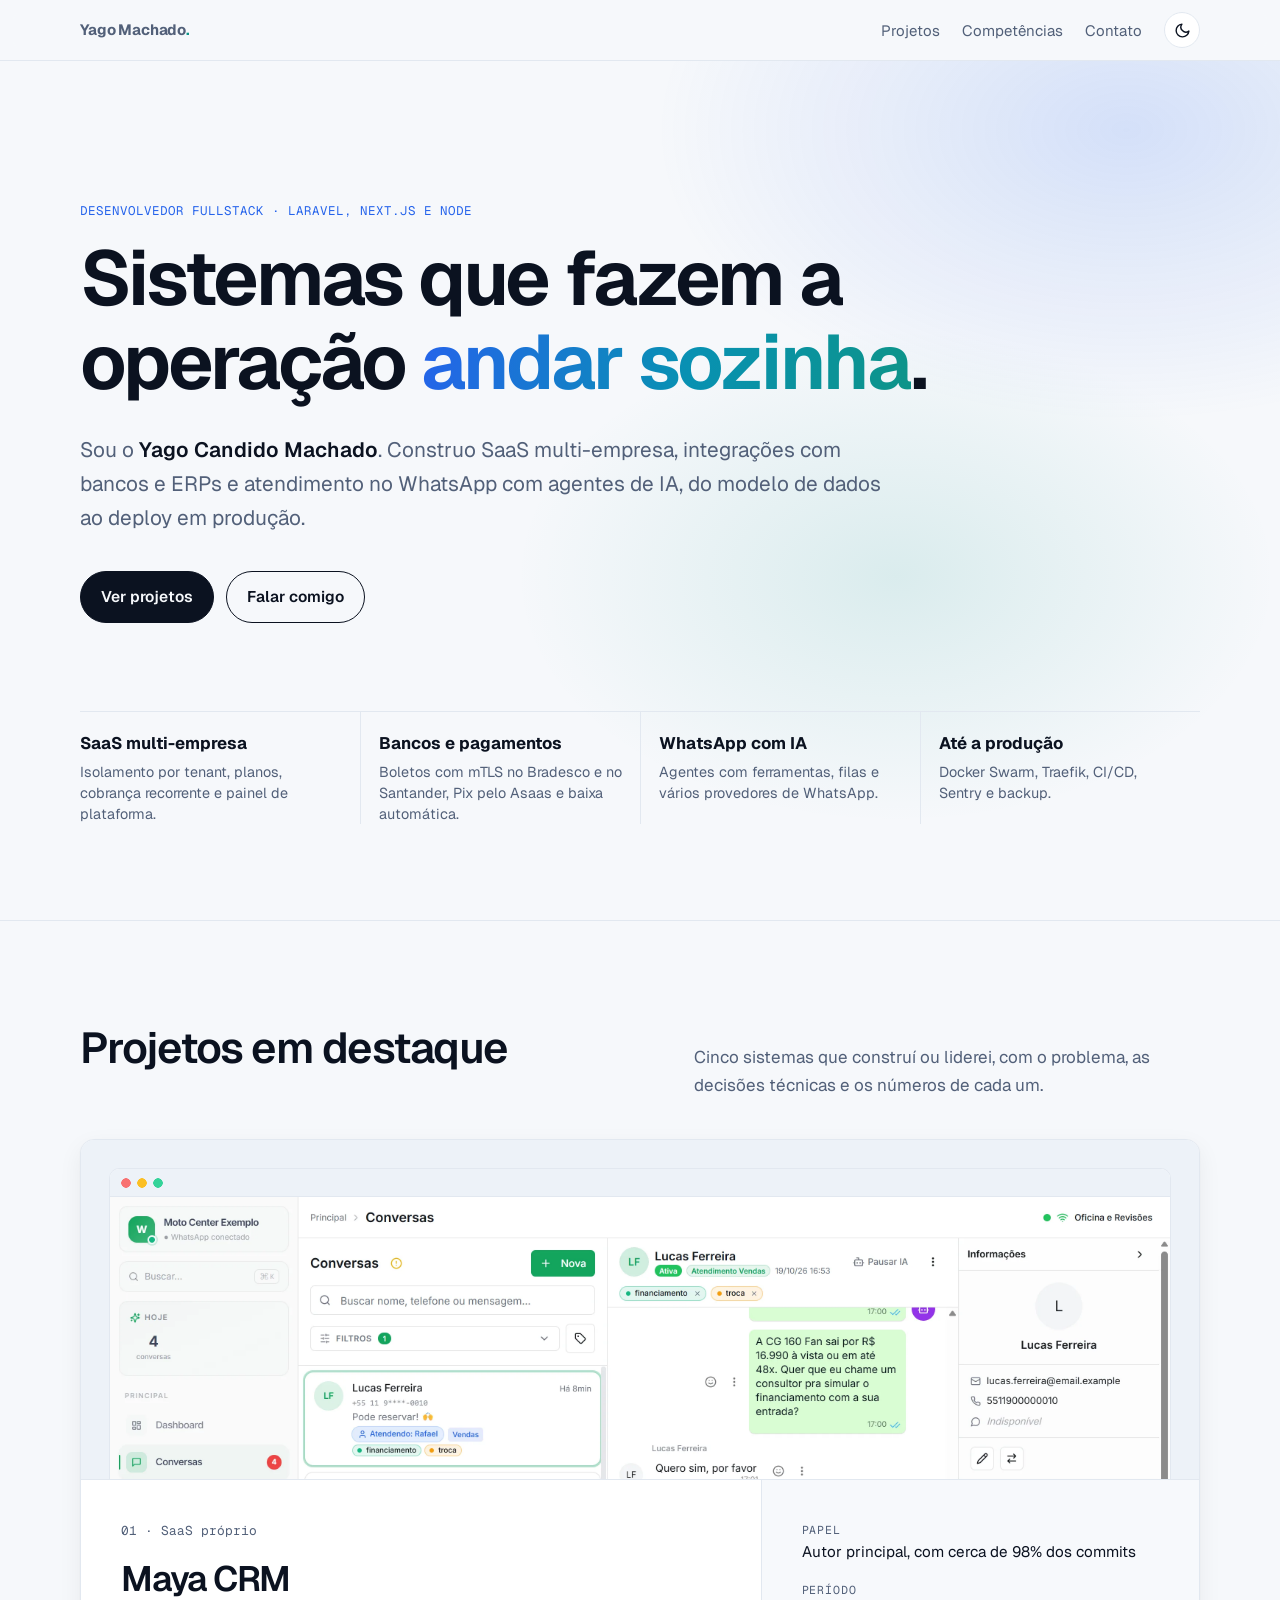
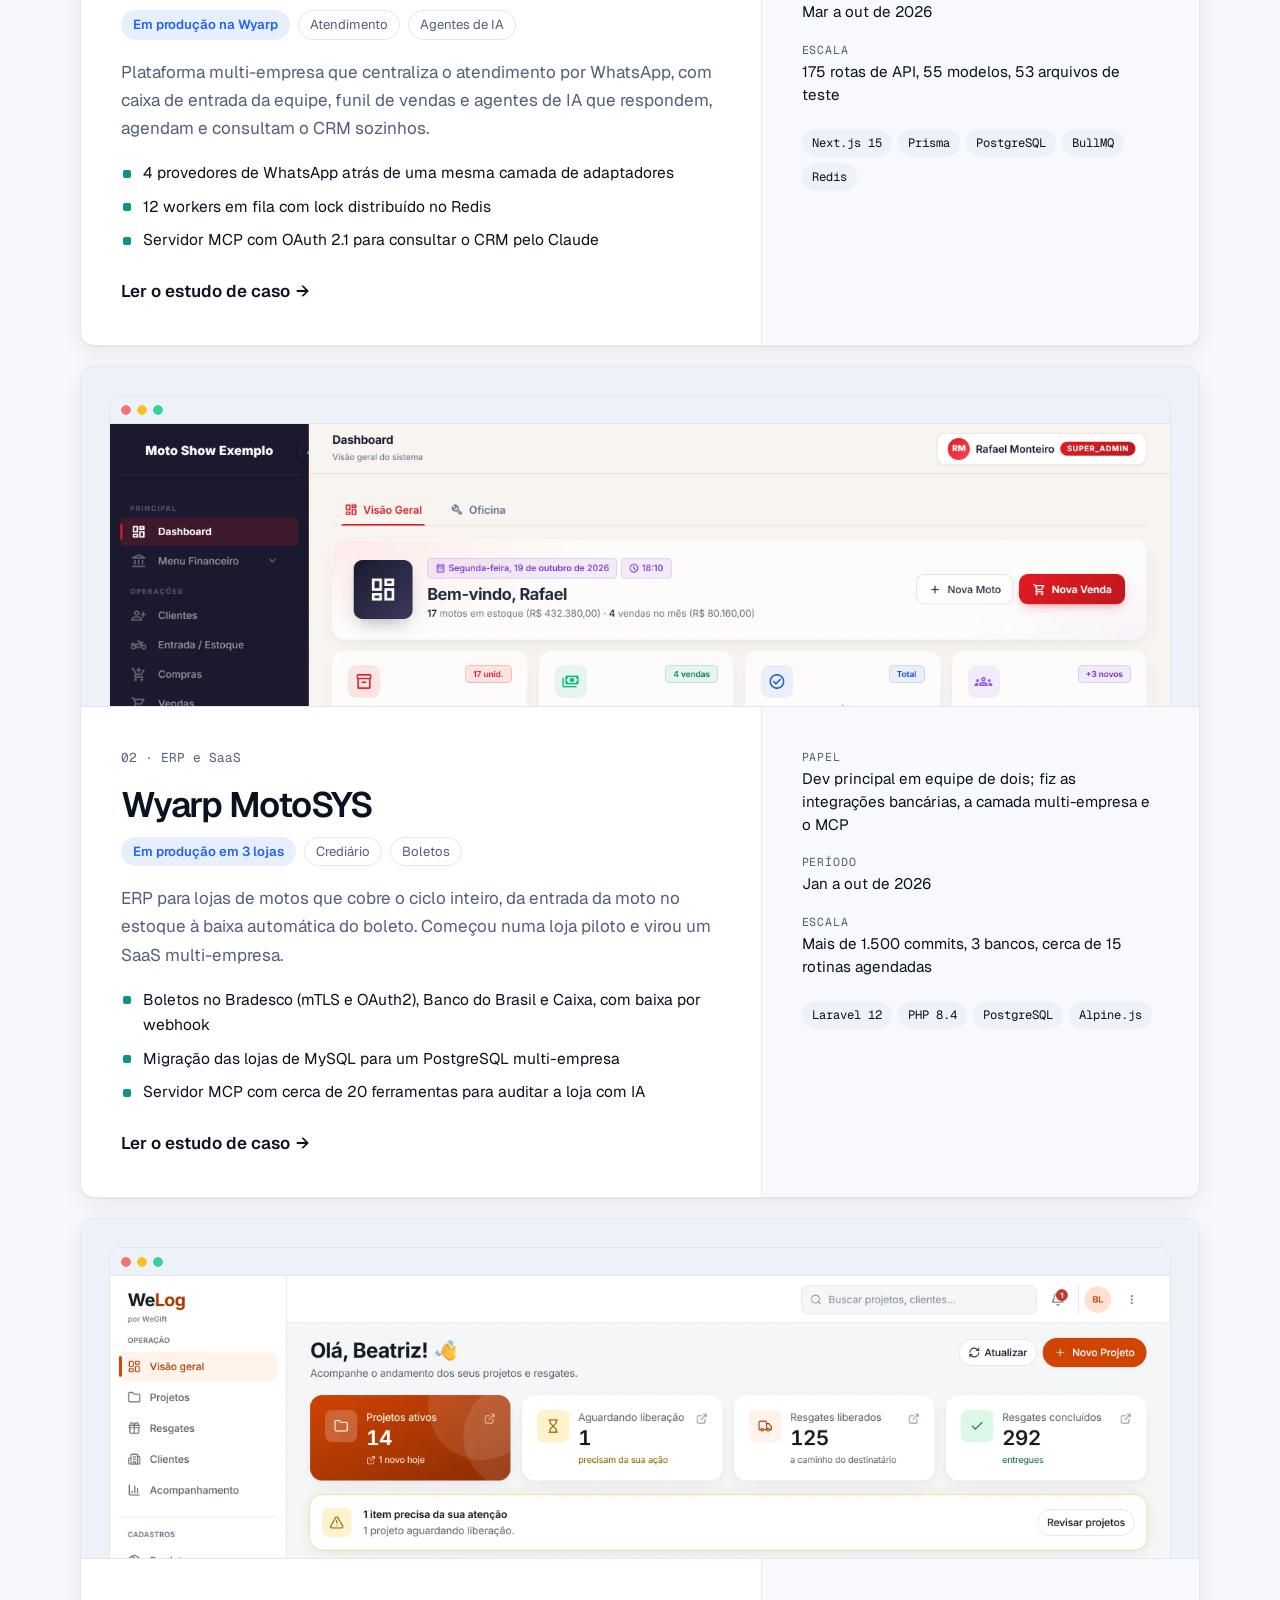
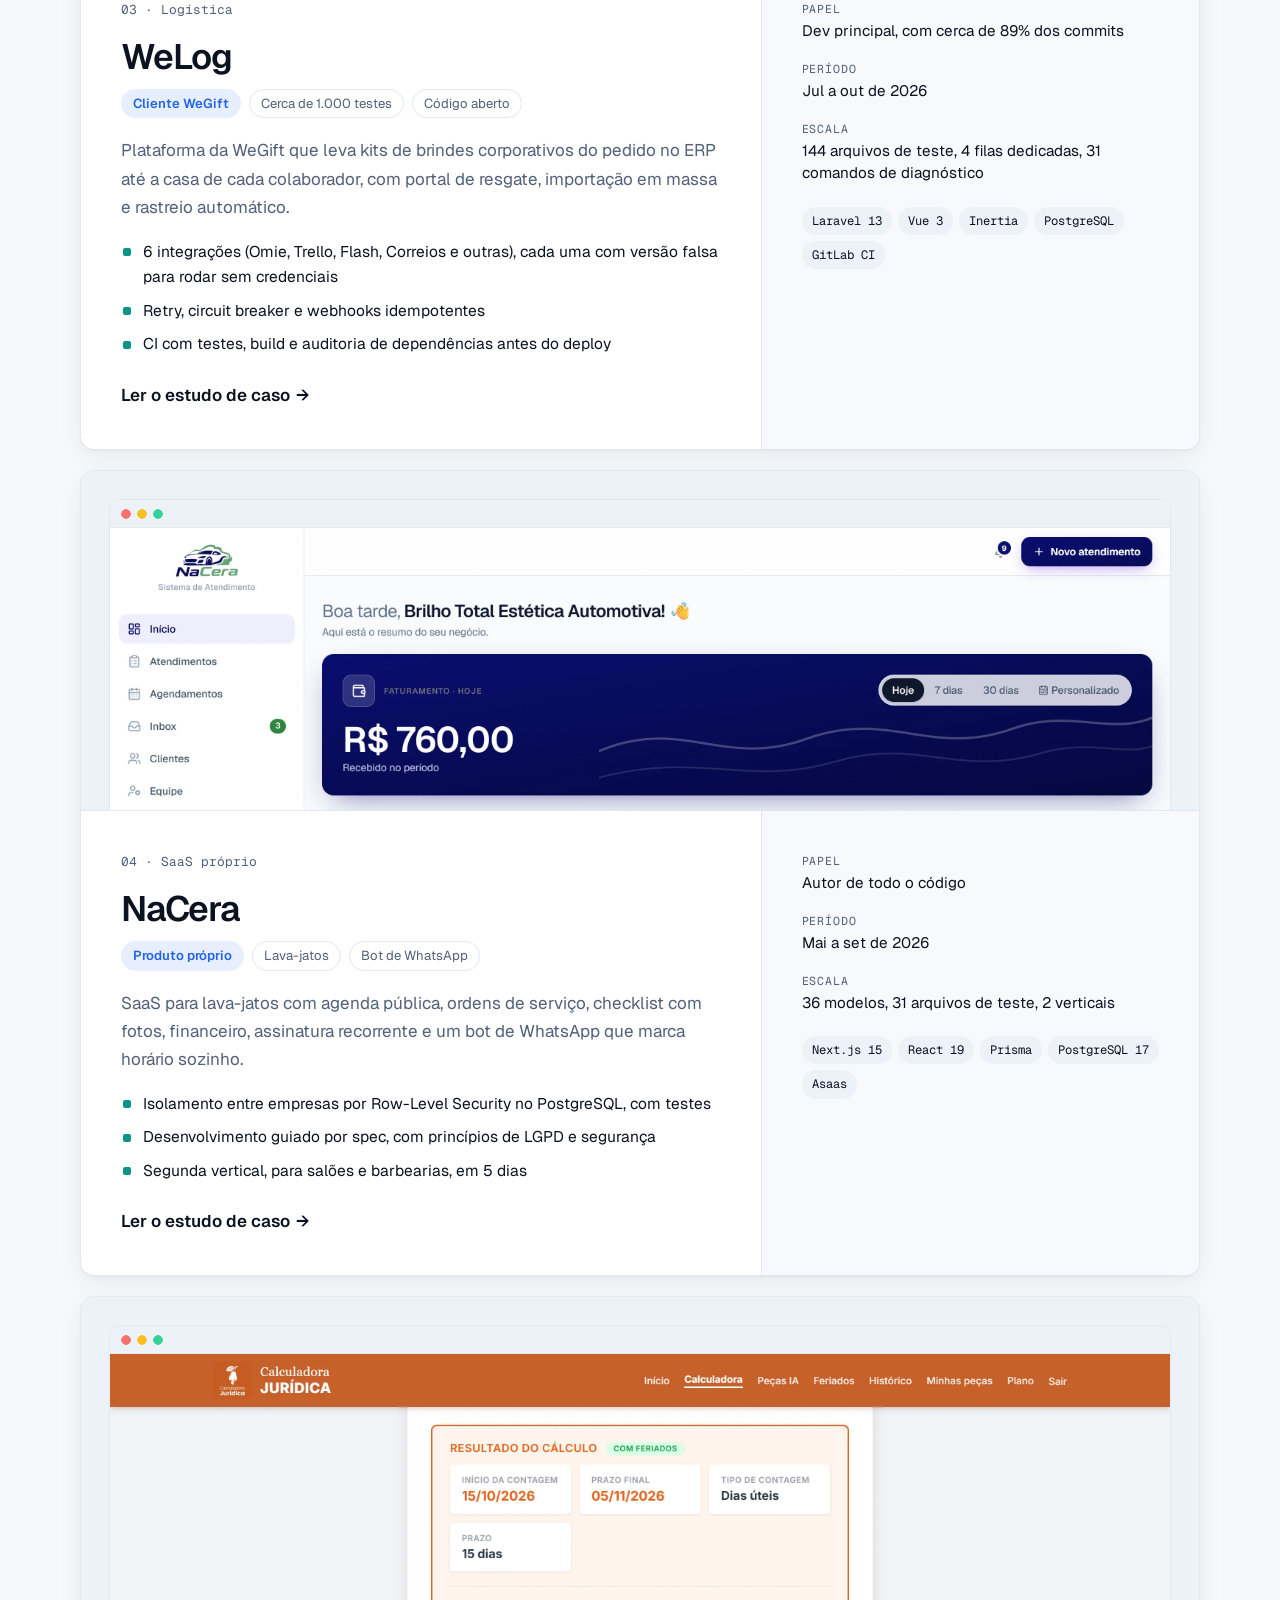
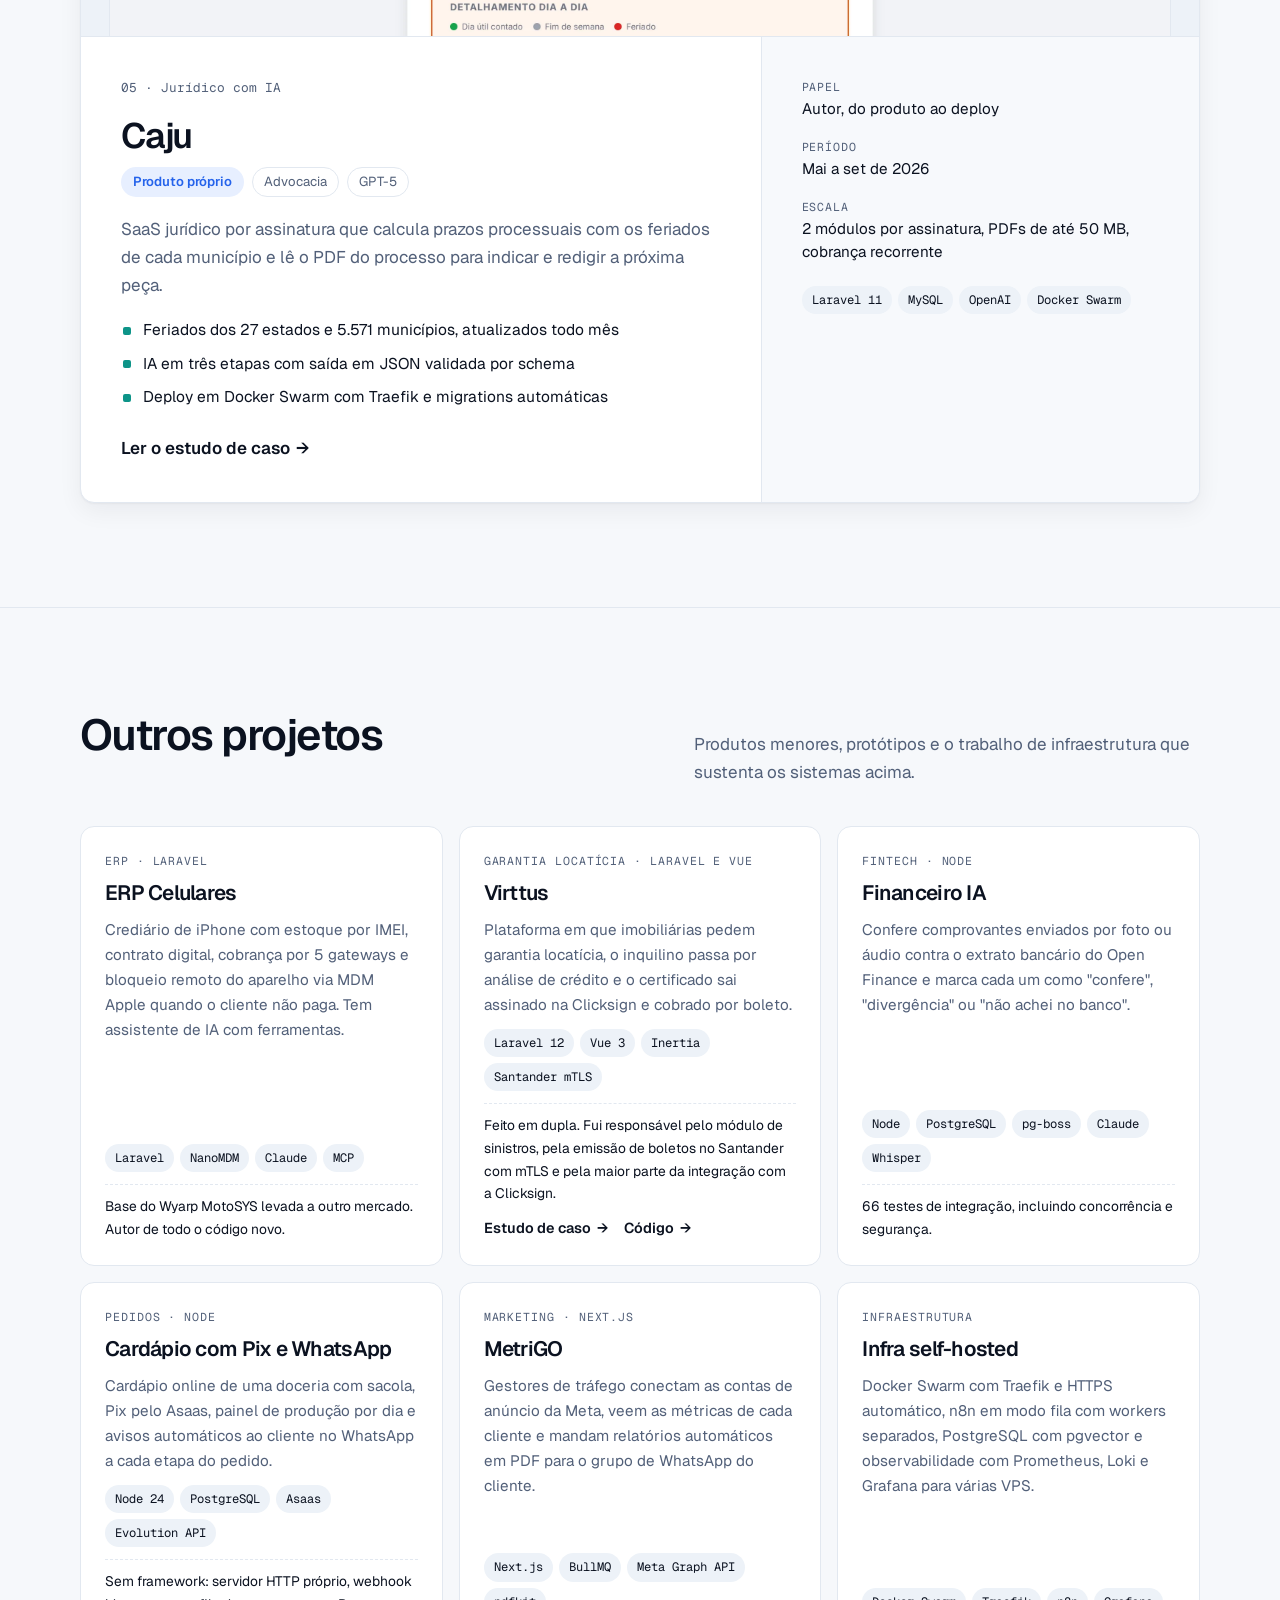
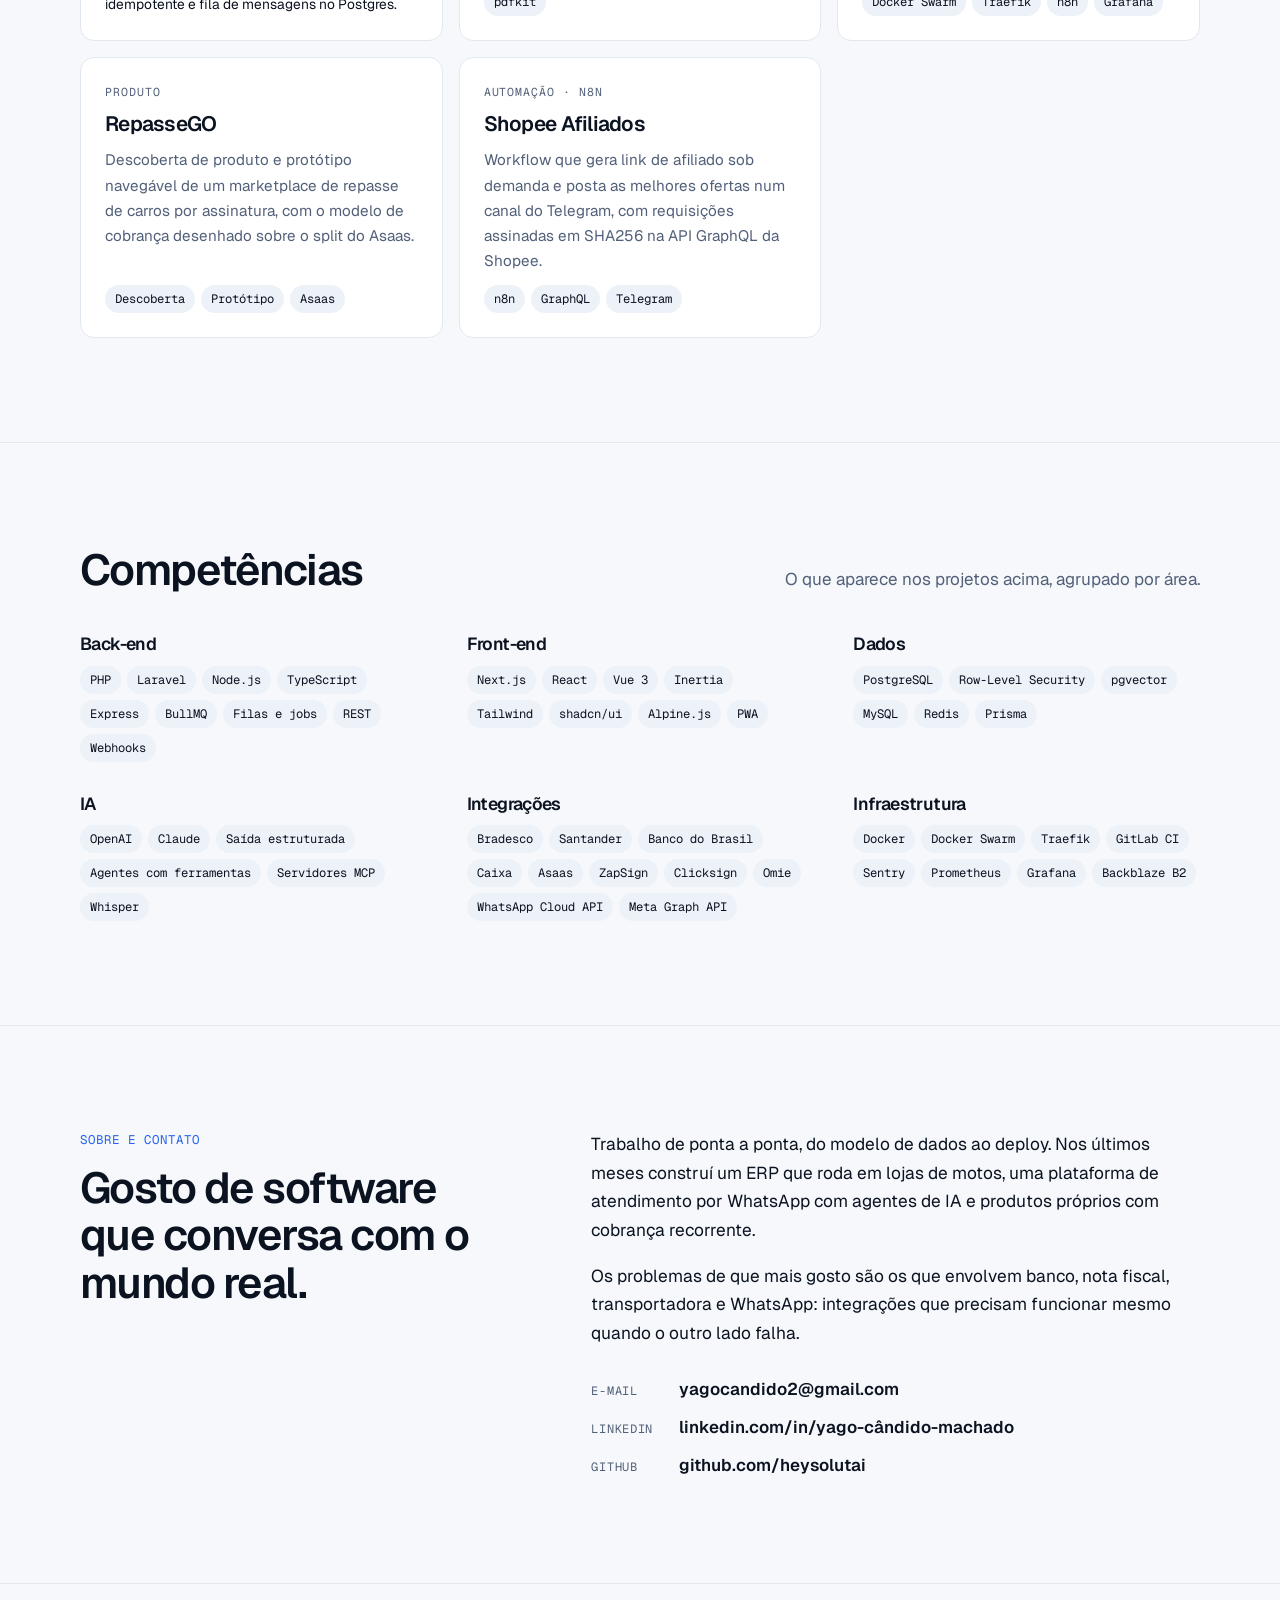
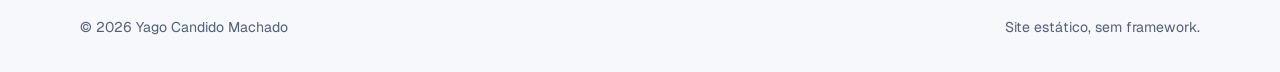
==== commit 00269d01: "Virttus: estudo de caso com telas do ambiente de demonstração Co-Authored-By: Claude Opus 5.5 <norep" ====
--- a/index.html
+++ b/index.html
@@ -216,11 +216,11 @@
 
           <article class="card">
             <div class="kind">Garantia locatícia · Laravel e Vue</div>
-            <h3>Virttus</h3>
+            <h3><a href="projetos/virttus.html" style="text-decoration: none">Virttus</a></h3>
             <p>Plataforma em que imobiliárias pedem garantia locatícia, o inquilino passa por análise de crédito e o certificado sai assinado na Clicksign e cobrado por boleto.</p>
             <ul class="chips"><li>Laravel 12</li><li>Vue 3</li><li>Inertia</li><li>Santander mTLS</li></ul>
             <div class="note">Feito em dupla. Fui responsável pelo módulo de sinistros, pela emissão de boletos no Santander com mTLS e pela maior parte da integração com a Clicksign.</div>
-            <div class="links"><a class="link-arrow" href="https://github.com/heysolutai/virttus">Código</a></div>
+            <div class="links"><a class="link-arrow" href="projetos/virttus.html">Estudo de caso</a><a class="link-arrow" href="https://github.com/heysolutai/virttus">Código</a></div>
           </article>
 
           <article class="card">
